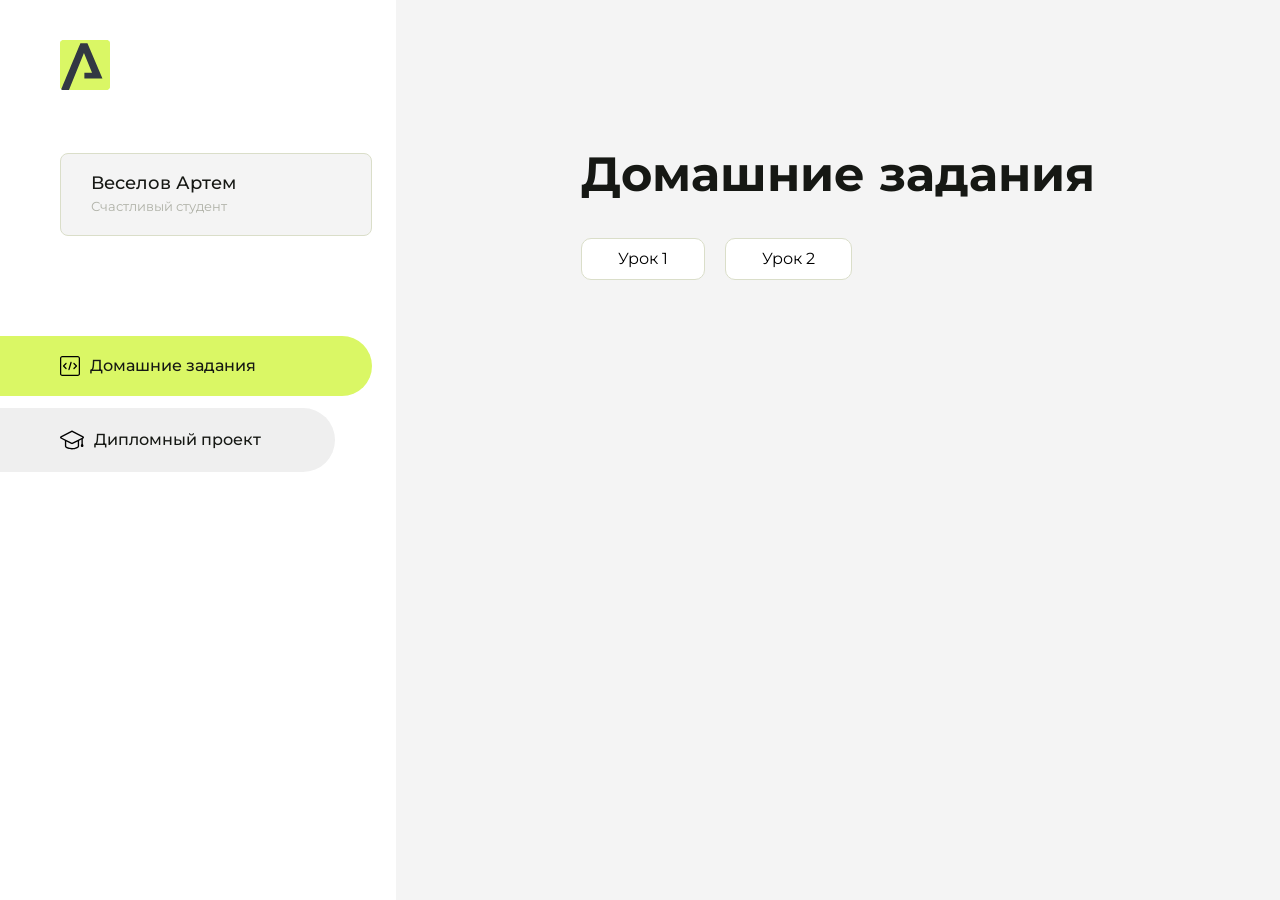
==== index.html @ 5cf6c2ca "Update index.html" ====
<!DOCTYPE html>
<html lang="en">
<head>
    <meta charset="UTF-8">
    <meta name="viewport" content="width=device-width, initial-scale=1.0">
    <title>Домашняя работа</title>
    <link rel="shortcut icon" href="src/logo.ico" type="image/x-icon">
    <link rel="preconnect" href="https://fonts.googleapis.com">
    <link rel="preconnect" href="https://fonts.gstatic.com" crossorigin>
    <link href="https://fonts.googleapis.com/css2?family=Montserrat:wght@400;500;700&family=Rubik:wght@500&display=swap"
          rel="stylesheet">
    <link rel="stylesheet" href="src/style.css">
</head>
<body id="body">
<div class="overlay" id="overlay"></div>
<div class="layout">
    <div class="burger" id="burger">
        <svg viewBox="0 0 24 24" fill="none" xmlns="http://www.w3.org/2000/svg">
            <g id="SVGRepo_bgCarrier" stroke-width="0"></g>
            <g id="SVGRepo_tracerCarrier" stroke-linecap="round" stroke-linejoin="round"></g>
            <g id="SVGRepo_iconCarrier">
                <path d="M4 18L20 18" stroke="#DAF765" stroke-width="2" stroke-linecap="round"></path>
                <path d="M4 12L20 12" stroke="#DAF765" stroke-width="2" stroke-linecap="round"></path>
                <path d="M4 6L20 6" stroke="#DAF765" stroke-width="2" stroke-linecap="round"></path>
            </g>
        </svg>
    </div>
    <aside class="sidebar" id="sidebar">
        <div class="sidebar__inner">
            <div class="logo">
                <svg width="50" height="50" viewBox="0 0 50 50" fill="none" xmlns="http://www.w3.org/2000/svg">
                    <g clip-path="url(#clip0_513_74730)">
                        <path d="M46.17 -0.257004H3.83C1.57281 -0.257004 -0.257 1.57281 -0.257 3.83V46.17C-0.257 48.4272 1.57281 50.257 3.83 50.257H46.17C48.4272 50.257 50.257 48.4272 50.257 46.17V3.83C50.257 1.57281 48.4272 -0.257004 46.17 -0.257004Z"
                              fill="#DAF765"/>
                        <path d="M24.375 38.4H42.461L27.441 3.1585H20.4355C20.4355 3.1585 6.7895 35.881 1.1945 49.294C2.015 50.0275 3.0945 50.257 3.6945 50.257H8.8445L23.954 13.07L32.0465 32.8285H24.375V38.4Z"
                              fill="#323843"/>
                    </g>
                    <defs>
                        <clipPath id="clip0_513_74730">
                            <rect width="50" height="50" fill="white"/>
                        </clipPath>
                    </defs>
                </svg>
            </div>
            <div class="sidebar__user">
                <div class="sidebar__name">Веселов Артем</div>
                <div class="sidebar__text">Счастливый студент</div>
            </div>
            <div class="sidebar__tabs">
                <div class="sidebar__item">
                    <button class="sidebar__button active" id="tasks">
                        <svg xmlns="http://www.w3.org/2000/svg" width="20" height="20" viewBox="0 0 20 20" fill="none">
                            <g clip-path="url(#clip0_704_74543)">
                                <path d="M17.7083 20H2.29167C1.0275 20 0 18.9725 0 17.7083V2.29167C0 1.0275 1.0275 0 2.29167 0H17.7083C18.9725 0 20 1.0275 20 2.29167V17.7083C20 18.9725 18.9725 20 17.7083 20ZM2.29167 1.25C1.7175 1.25 1.25 1.7175 1.25 2.29167V17.7083C1.25 18.2825 1.7175 18.75 2.29167 18.75H17.7083C18.2825 18.75 18.75 18.2825 18.75 17.7083V2.29167C18.75 1.7175 18.2825 1.25 17.7083 1.25H2.29167Z"
                                      fill="black"/>
                                <path d="M6.04167 13.125C5.88167 13.125 5.72167 13.0642 5.6 12.9417L3.1 10.4417C2.85583 10.1975 2.85583 9.80167 3.1 9.5575L5.6 7.0575C5.84417 6.81333 6.24 6.81333 6.48417 7.0575C6.72833 7.30167 6.72833 7.6975 6.48417 7.94167L4.42583 10L6.48417 12.0583C6.72833 12.3025 6.72833 12.6983 6.48417 12.9425C6.36167 13.0642 6.20167 13.125 6.04167 13.125Z"
                                      fill="black"/>
                                <path d="M8.95833 14.1667C8.9 14.1667 8.84 14.1583 8.78167 14.1417C8.45083 14.0442 8.26083 13.6967 8.35833 13.3658L10.4417 6.28251C10.5392 5.95084 10.8892 5.76417 11.2175 5.85917C11.5483 5.95667 11.7383 6.30417 11.6408 6.63501L9.5575 13.7183C9.47833 13.9908 9.22833 14.1667 8.95833 14.1667Z"
                                      fill="black"/>
                                <path d="M13.9583 13.125C13.7983 13.125 13.6383 13.0642 13.5167 12.9417C13.2725 12.6975 13.2725 12.3017 13.5167 12.0575L15.575 9.99916L13.5167 7.94083C13.2725 7.69666 13.2725 7.30083 13.5167 7.05666C13.7608 6.81249 14.1567 6.81249 14.4008 7.05666L16.9008 9.55666C17.145 9.80083 17.145 10.1967 16.9008 10.4408L14.4008 12.9408C14.2783 13.0642 14.1183 13.125 13.9583 13.125Z"
                                      fill="black"/>
                            </g>
                            <defs>
                                <clipPath id="clip0_704_74543">
                                    <rect width="20" height="20" fill="white"/>
                                </clipPath>
                            </defs>
                        </svg>
                        <span>Домашние задания</span></button>
                </div>
                <div class="sidebar__item">
                    <button class="sidebar__button" id="diplom">
                        <svg xmlns="http://www.w3.org/2000/svg" width="24" height="24" viewBox="0 0 24 24" fill="none">
                            <g clip-path="url(#clip0_704_74553)">
                                <path d="M23.2628 10.5971C23.7176 10.365 24 9.90375 24 9.39337C24 8.883 23.7176 8.42175 23.2628 8.18962L12.6135 2.75362C12.2291 2.55824 11.7705 2.55787 11.3854 2.75399L0.736875 8.19C0.282375 8.42175 0 8.883 0 9.39337C0 9.90375 0.282375 10.365 0.736875 10.5971L4.89038 12.7177V18.2074C4.89038 19.8154 8.412 21.393 12 21.393C15.5884 21.393 19.1096 19.815 19.1096 18.2074V12.7174L21.4609 11.517V15.8017L20.901 17.2305C20.7409 17.6389 20.7934 18.0994 21.0405 18.4616C21.2876 18.8246 21.6979 19.041 22.1366 19.041C22.5754 19.041 22.9852 18.8246 23.2324 18.462C23.4795 18.099 23.532 17.6385 23.3719 17.2301L22.8124 15.8021V10.827L23.2628 10.5971ZM17.7623 18.1721C17.6198 18.6375 15.3491 20.0419 12 20.0419C8.65088 20.0419 6.38025 18.6375 6.2415 18.2074V12.3037L6.23887 12.3019C6.23812 12.057 6.1065 11.8207 5.87325 11.7019L1.3515 9.39337L12 3.95737L22.6489 9.39337L12 14.8294L5.87325 11.7019C5.54063 11.5331 4.6695 11.6674 4.5 12C4.33012 12.3322 4.55813 12.5479 4.89038 12.7177L11.3857 16.0331C11.5781 16.1314 11.7889 16.1805 12 16.1805C12.2107 16.1805 12.4222 16.1314 12.6146 16.0331L17.7593 13.407L17.7623 18.1721Z"
                                      fill="black"/>
                            </g>
                            <defs>
                                <clipPath id="clip0_704_74553">
                                    <rect width="24" height="24" fill="white"/>
                                </clipPath>
                            </defs>
                        </svg>
                        <span>Дипломный проект</span></button>
                </div>
            </div>
        </div>

    </aside>
    <div class="content">
        <div class="container">
            <div class="content__block" id="tasksBlock">
                <div class="content__title">Домашние задания</div>
                <ul class="content__list">
                    <li class="content__list-item">
                        <a href="hello-aroken/index.html">Урок 1</a>
                    </li>
                    <li class="content__list-item">
                        <a href="Article/index.html">Урок 2</a>
                    </li>
                </ul>
            </div>
            <div class="content__block hidden" id="diplomBlock">
                <div class="content__title">Дипломный проект</div>
                <div class="content__list-diplom">
                    <a href="ПАПКА-С-НОМЕРОМ-УРОКА">Ссылка на ДЗ</a>
                </div>
                <div class="content__decor">
                    <div class="content__decor-text">Давай проверим, чему ты научился!</div>
                    <div class="content__decor-img">
                        <img src="src/decor.png" alt="decor">
                    </div>
                </div>
            </div>
        </div>
    </div>
</div>
<script src="src/index.js"></script>
</body>
</html>
---- src/style.css ----
*{padding: 0;margin: 0;border: 0;}
*,*:before,*:after{-webkit-box-sizing: border-box;box-sizing: border-box;}
:focus,:active{outline: none;}
a:focus,a:active{outline: none;}
nav,footer,header,aside{display: block;}
html,body{
    height:100%;width:100%;
    font-size:100%;line-height:1;-ms-text-size-adjust:100%;-moz-text-size-adjust:100%;-webkit-text-size-adjust:100%;}
input,button,textarea{font-family:inherit;}
input::-ms-clear{display: none;}
button{cursor: pointer;}
button::-moz-focus-inner{padding:0;border:0;}
a,a:visited{text-decoration: none;}
a:hover{text-decoration: none;}
ul li{list-style: none;}
img{vertical-align: top;}
h1,h2,h3,h4,h5,h6{font-size:inherit;font-weight: inherit;}
a{color:inherit;}



body {
    font-family: "Montserrat",SansSerif;
    color: black;
}

body.overflow {
    overflow: hidden;
}



.layout {
    display: -webkit-box;
    display: -ms-flexbox;
    display: flex;
    min-height: 100vh;
}

.sidebar {
    padding: 40px 24px 40px 0;
    -ms-flex-negative: 0;
    flex-shrink: 0;
    background-color: white;
}



.content {
    -webkit-box-flex: 1;
    -ms-flex-positive: 1;
    flex-grow: 1;
    background-color: #F4F4F4;
}

.container {
    display: -webkit-box;
    display: -ms-flexbox;
    display: flex;
    -webkit-box-orient: vertical;
    -webkit-box-direction: normal;
    -ms-flex-direction: column;
    flex-direction: column;
    -webkit-box-pack: center;
    -ms-flex-pack: center;
    justify-content: center;
    -webkit-box-align: center;
    -ms-flex-align: center;
    align-items: center;
    padding: 150px 60px 80px 60px;
}


.logo {
    margin-left: 60px;
    margin-bottom: 60px;
}

.sidebar__user {
    background-color: #F4F4F4;
    padding: 20px 30px;
    margin-left: 60px;
    margin-bottom: 100px;
    border-radius: 8px;
    border: 1px solid #DADEC9;
}

.sidebar__name {
    color:#161814;
    font-size: 18px;
    font-weight: 500;
    margin-bottom: 6px;
}

.sidebar__text {
    color: #AFB1A7;
    font-size: 13px;
    font-weight: 400;
    line-height: 130%; /* 16.9px */
}

.sidebar__item {
    width: 372px;
}

.sidebar__button {
    display: -webkit-box;
    display: -ms-flexbox;
    display: flex;
    -webkit-box-align: center;
    -ms-flex-align: center;
    align-items: center;
    gap: 10px;
    padding: 20px 60px;
    margin-bottom: 12px;
    border-radius: 0px 100px 100px 0px;
    -webkit-transition: all .5s;
    -o-transition: all .5s;
    transition: all .5s;
    cursor: pointer;
    width: 90%;
    color:#161814;
    font-size: 16px;
    font-weight: 500;
}

.sidebar__button.active , .sidebar__button:hover {
    width: 100%;
    background-color: #DAF765;
}


.content__title {
    color: #161814;
    font-size: 48px;
    font-weight: 700;
    margin-bottom: 40px;
}

.content__list {
    display: -webkit-box;
    display: -ms-flexbox;
    display: flex;
    -webkit-box-align: center;
    -ms-flex-align: center;
    align-items: center;
    -ms-flex-wrap: wrap;
    flex-wrap: wrap;
    gap: 20px;
}



.content__list-item  {
    cursor: pointer;
    padding: 12px 18px;
    background-color: #fff;
    border-radius: 10px;
    border: 1px solid #DADEC9;
    -webkit-transition: all .3s;
    -o-transition: all .3s;
    transition: all .3s;
}

.content__list-item:hover,.content__list-diplom:hover {
    background-color: #AFB1A7;
}

li a {
    padding: 12px 18px;

}


.content__list-diplom {
    -webkit-transition: all .3s;
    -o-transition: all .3s;
    transition: all .3s;
    display: inline-block;
    padding: 12px 18px;
    background-color: #fff;
    border-radius: 10px;
    border: 1px solid #DADEC9;
}

.content__decor {
    display: -webkit-box;
    display: -ms-flexbox;
    display: flex;
    -webkit-box-align: center;
    -ms-flex-align: center;
    align-items: center;
}

.content__decor-text {
    color:#BEDD44;
    font-size: 36px;
    font-weight: 700;
    line-height: 110%; /* 39.6px */
}

.content__block {
    max-width: 1200px;
}

.content__block.hidden {
    display: none;
}

.content__decor-img img{
    width: 100%;
}

.burger {
    display: none;
    padding: 5px;
    position: fixed;
    top: 3%;
    right: 7%;
    width: 40px;
    height: 40px;
    background-color: #161814;
    border-radius: 50%;
    z-index: 10;
    border: 1px solid #DAF765;
}

@media (max-width: 768px) {
    .burger {
        display: block;
    }

    .sidebar {
        -webkit-transition: all .3s;
        -o-transition: all .3s;
        transition: all .3s;
        -webkit-transform: translateX(-100%);
        -ms-transform: translateX(-100%);
        transform: translateX(-100%);
        position: fixed;
        top: 0;
        left: 0;
        bottom: 0;
        z-index: 5;
    }

    .sidebar.show {
        -webkit-transform: translateX(0%);
        -ms-transform: translateX(0%);
        transform: translateX(0%);
    }

    .overlay {
        opacity: 0;
        pointer-events: none;
        -webkit-transition: all .3s;
        -o-transition: all .3s;
        transition: all .3s;
        position: absolute;
        top: 0;
        right: 0;
        left: 0;
        bottom: 0;
        z-index: 3;
        background-color: #000000e0;
    }

    .overlay.show {
        opacity: 1;
        pointer-events: all;
    }

    .container {
        padding: 40px 20px;
        min-height: 100%;
    }

    .content__decor {
        margin-top: 20px;
        -webkit-box-orient: vertical;
        -webkit-box-direction: normal;
        -ms-flex-direction: column;
        flex-direction: column;
    }
}

@media (max-width: 400px) {
    .sidebar__user {
        margin-left: 0;
    }
}
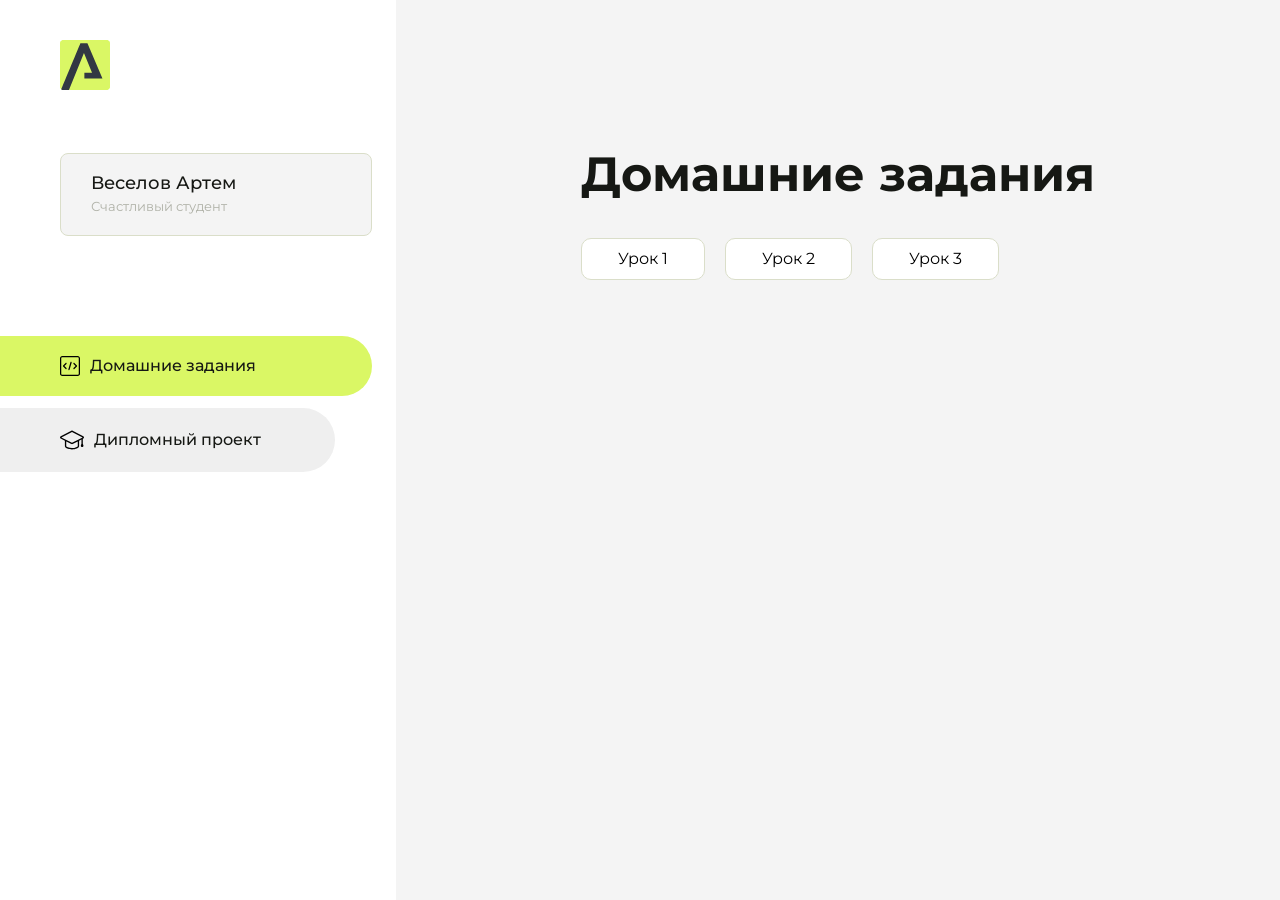
==== commit d0c9ad32: "Update index.html" ====
--- a/index.html
+++ b/index.html
@@ -98,6 +98,9 @@
                     <li class="content__list-item">
                         <a href="Article/index.html">Урок 2</a>
                     </li>
+                      <li class="content__list-item">
+                        <a href="calendar/index.html">Урок 3</a>
+                    </li>
                 </ul>
             </div>
             <div class="content__block hidden" id="diplomBlock">
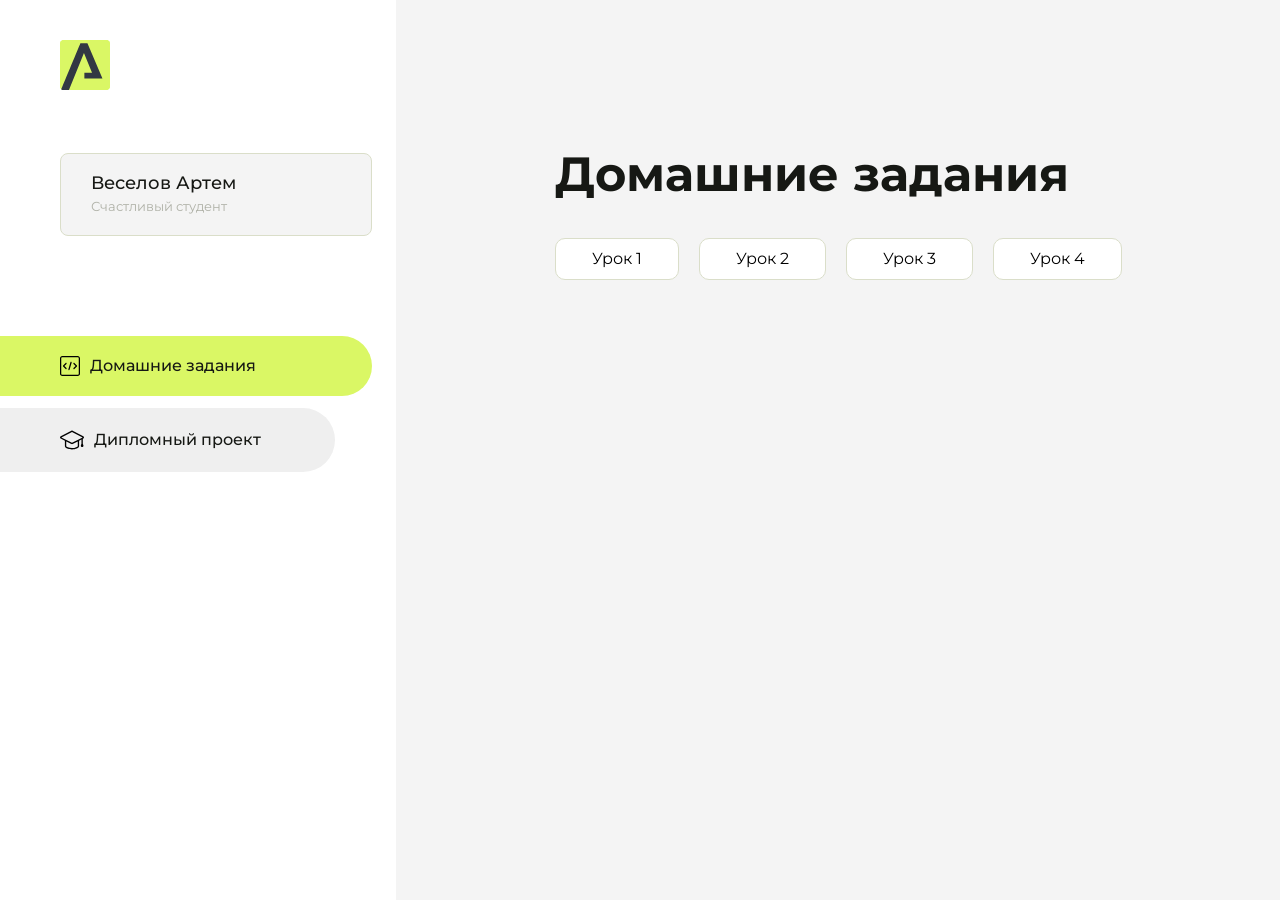
==== commit 48787526: "Update index.html" ====
--- a/index.html
+++ b/index.html
@@ -101,6 +101,9 @@
                       <li class="content__list-item">
                         <a href="calendar/index.html">Урок 3</a>
                     </li>
+                    <li class="content__list-item">
+                        <a href="forms/index.html">Урок 4</a>
+                    </li>
                 </ul>
             </div>
             <div class="content__block hidden" id="diplomBlock">
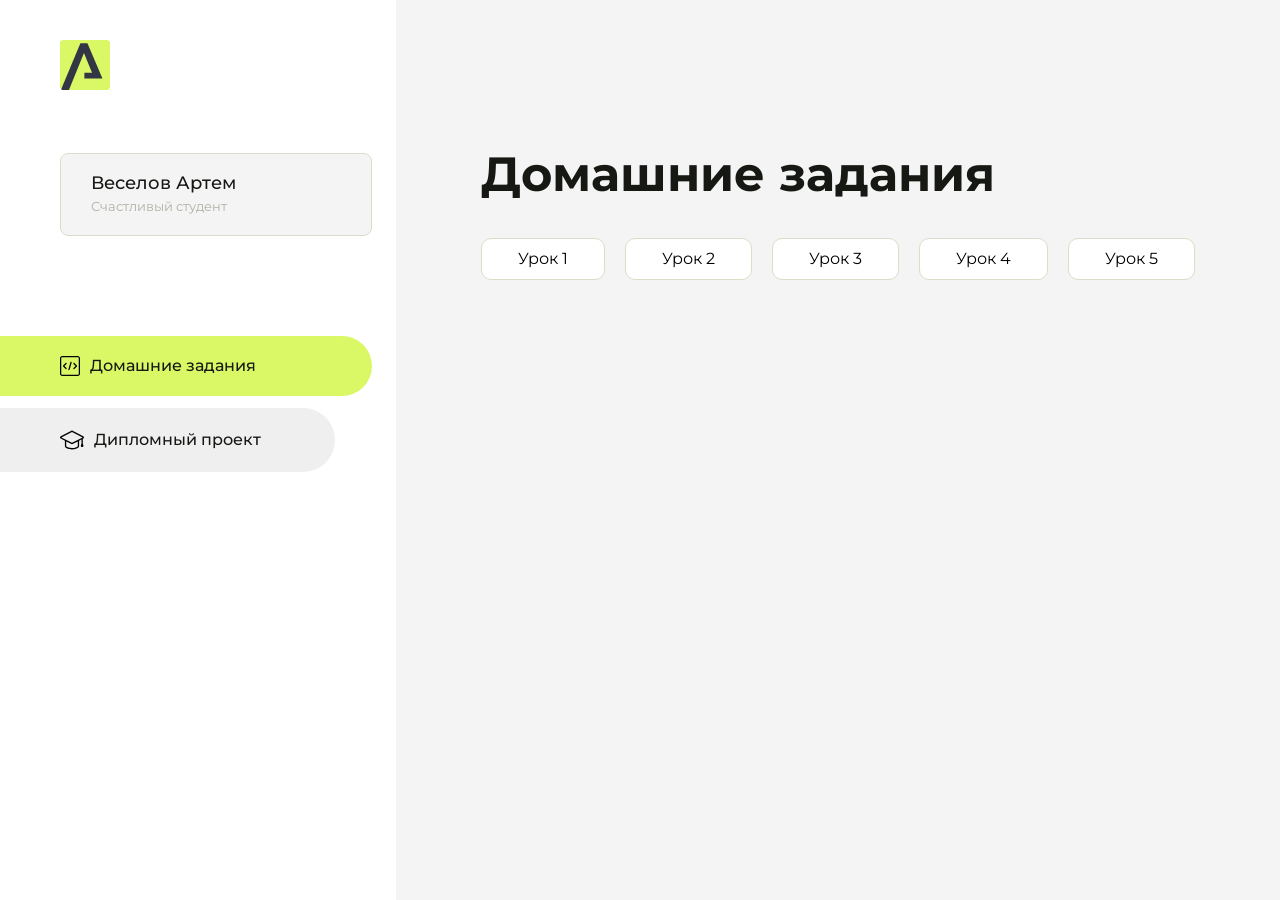
==== commit e0431517: "Update index.html" ====
--- a/index.html
+++ b/index.html
@@ -104,6 +104,9 @@
                     <li class="content__list-item">
                         <a href="forms/index.html">Урок 4</a>
                     </li>
+                    <li class="content__list-item">
+                        <a href="fit-studio/index.html">Урок 5</a>
+                    </li>
                 </ul>
             </div>
             <div class="content__block hidden" id="diplomBlock">
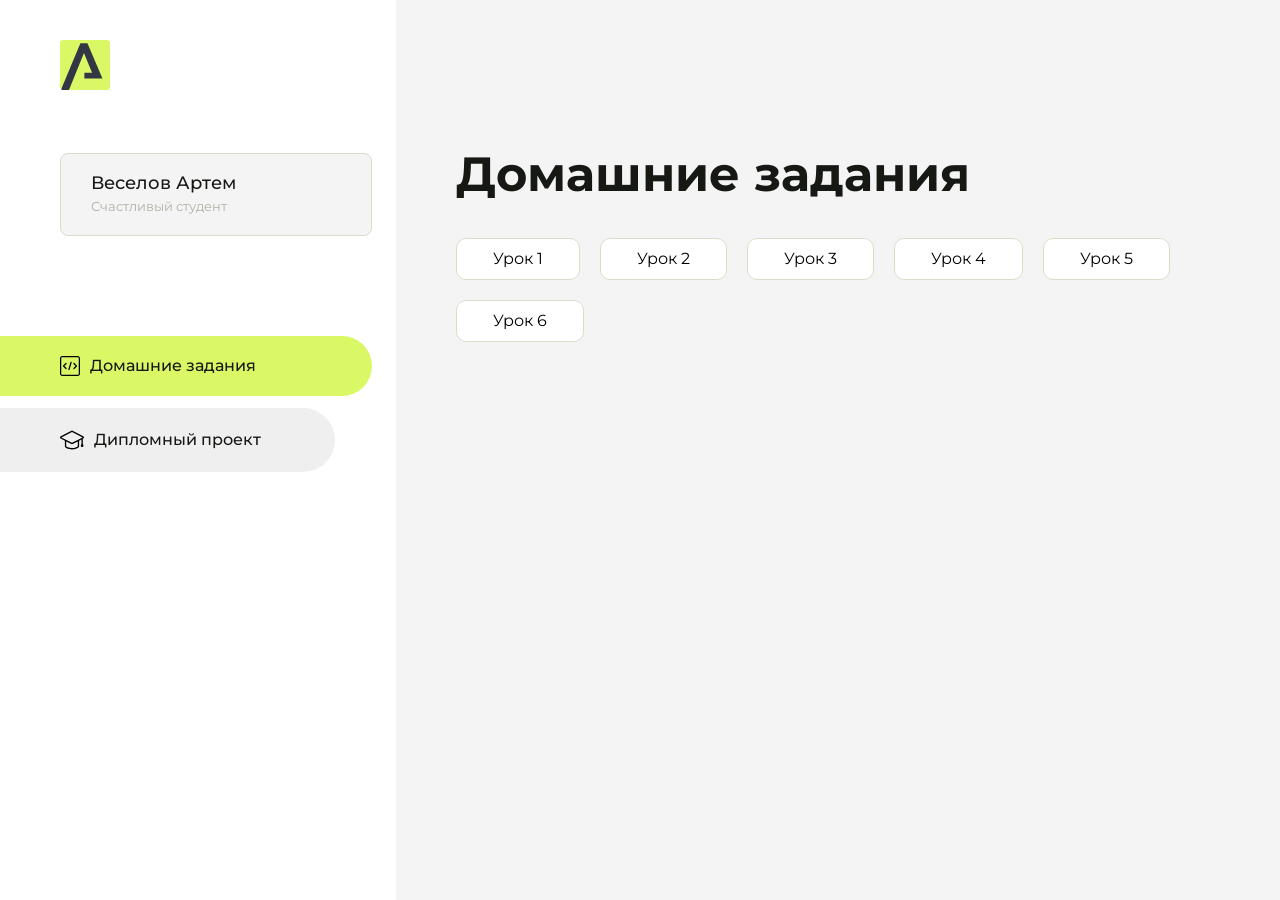
==== commit dbce6a43: "Update index.html" ====
--- a/index.html
+++ b/index.html
@@ -105,7 +105,10 @@
                         <a href="forms/index.html">Урок 4</a>
                     </li>
                     <li class="content__list-item">
-                        <a href="fit-studio/index.html">Урок 5</a>
+                        <a href="fitstudio/index.html">Урок 5</a>
+                    </li>
+                     <li class="content__list-item">
+                        <a href="flex/index.html">Урок 6</a>
                     </li>
                 </ul>
             </div>
